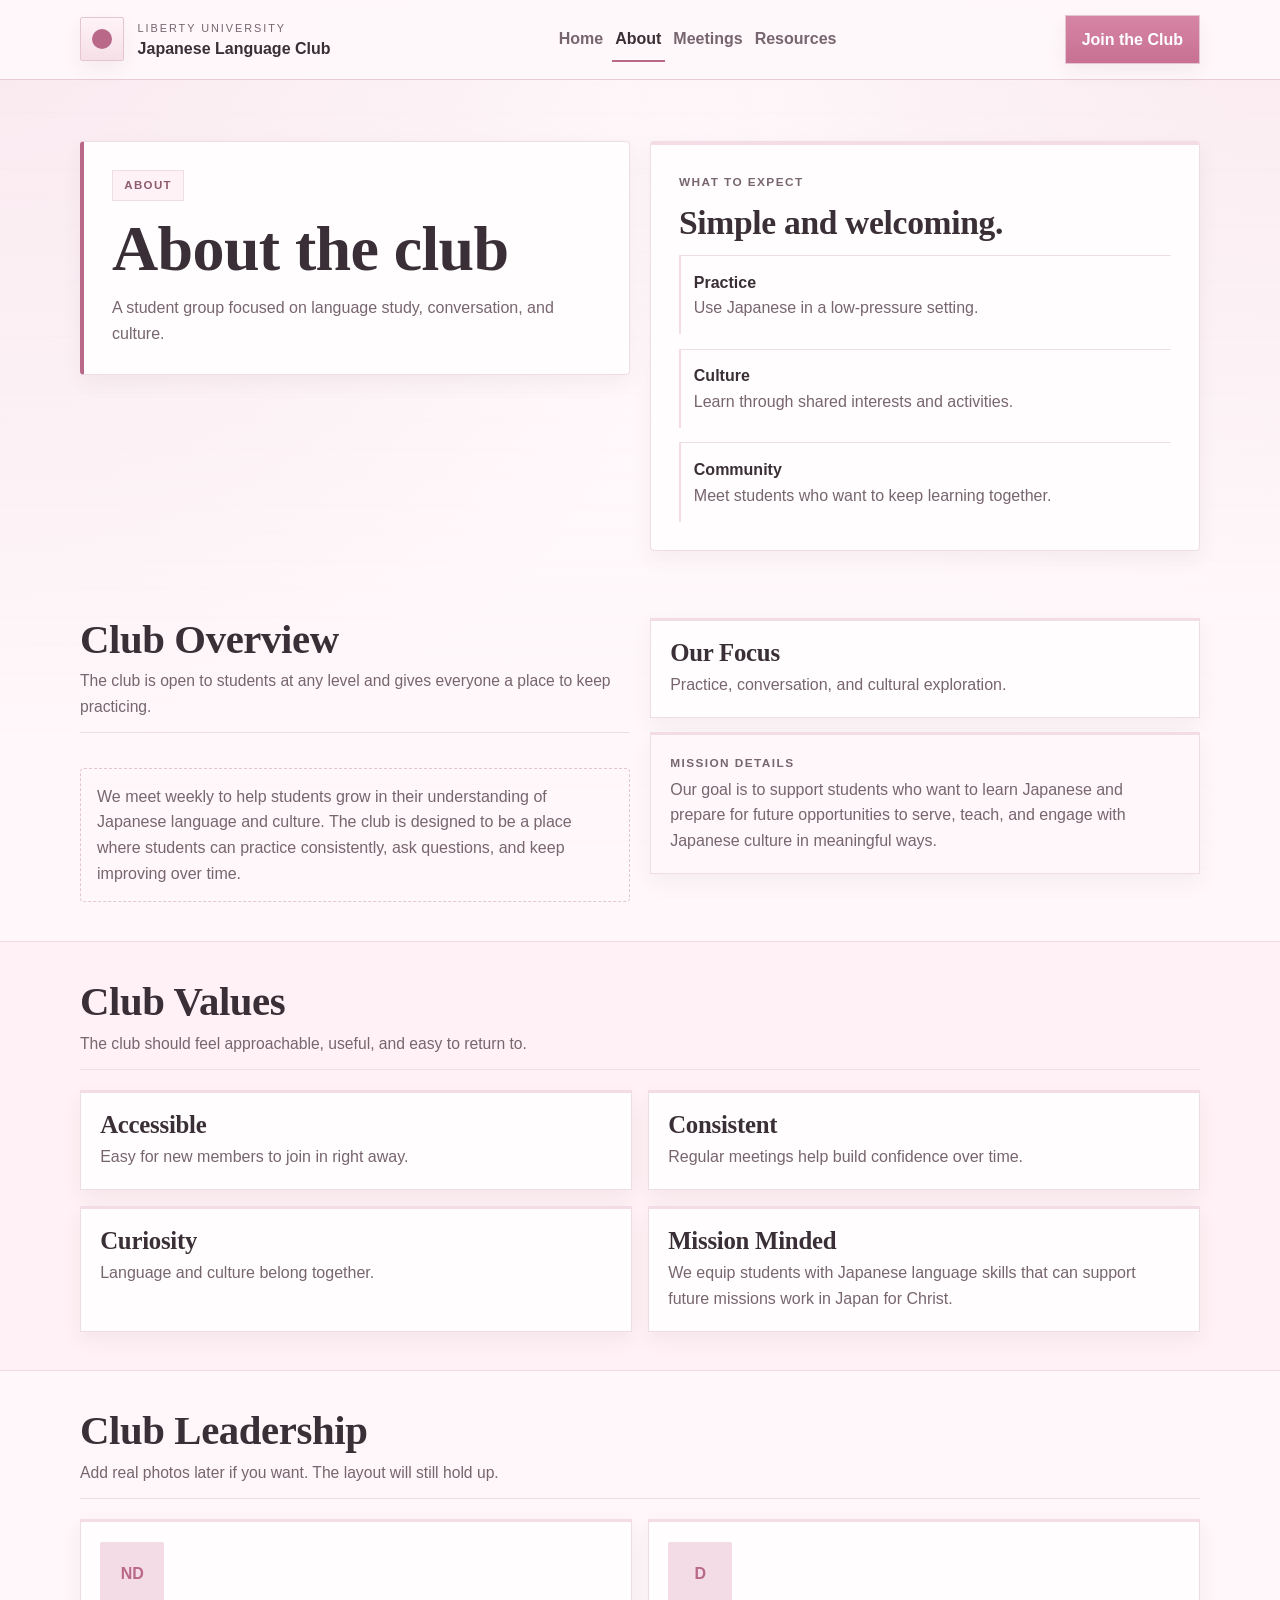
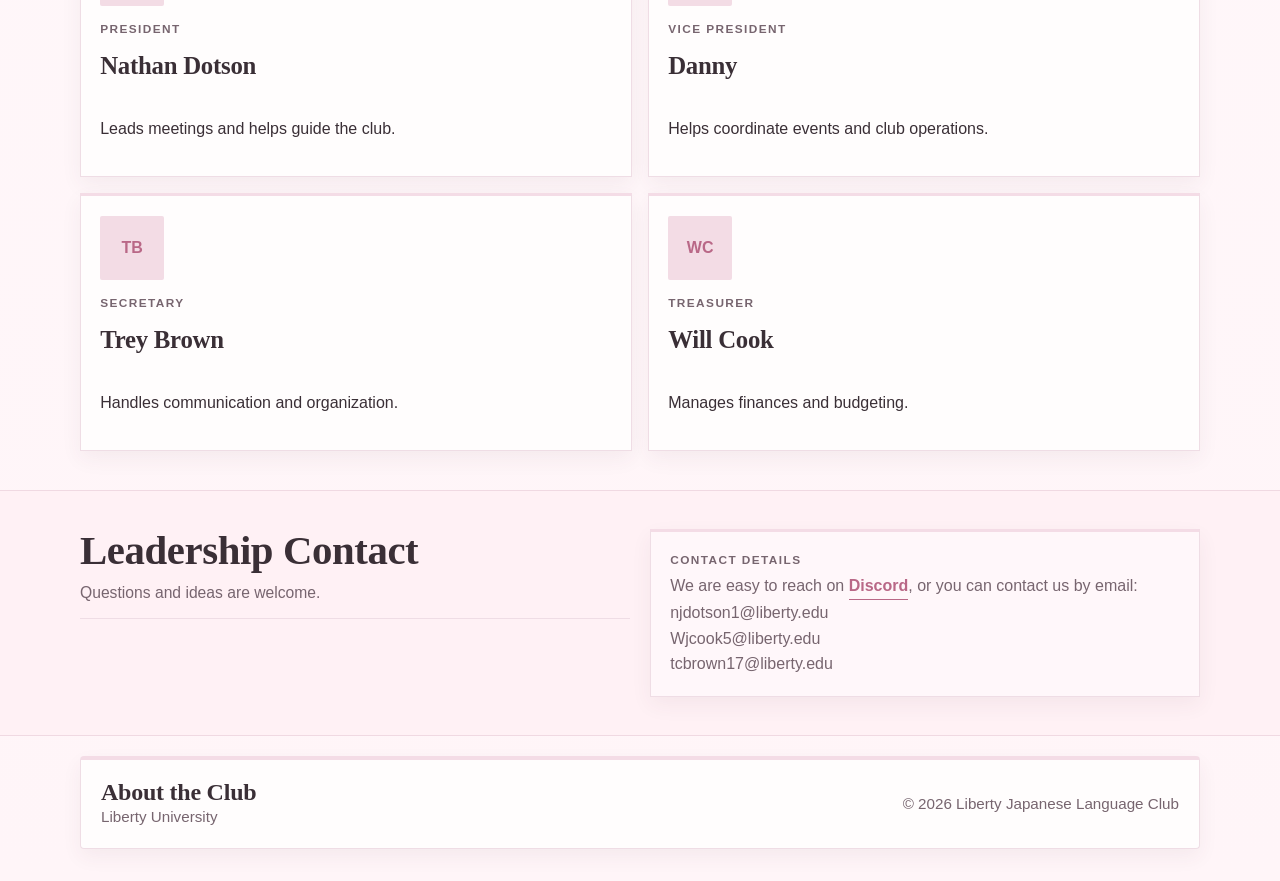
==== about.html @ 2bc6e230 "Update about.html" ====
﻿<!doctype html>
<html lang="en">
  <head>
    <meta charset="UTF-8" />
    <meta name="viewport" content="width=device-width, initial-scale=1" />
    <meta name="theme-color" content="#f6f0e8" />
    <title>About - Japanese Language Club</title>
    <link rel="stylesheet" href="styles.css" />
  </head>
  <body>
    <a class="skip-link" href="#main-content">Skip to content</a>
    <header class="site-header">
      <div class="container header-inner">
        <a class="brand" href="index.html">
          <span class="brand-mark" aria-hidden="true"></span>
          <span class="brand-text">
            <span>Liberty University</span>
            <strong>Japanese Language Club</strong>
          </span>
        </a>
        <nav class="site-nav" aria-label="Primary">
          <a href="index.html">Home</a>
          <a href="about.html" aria-current="page">About</a>
          <a href="meetings.html">Meetings</a>
          <a href="resources.html">Resources</a>
        </nav>
        <a class="nav-cta" href="index.html#join">Join the Club</a>
      </div>
    </header>

    <main id="main-content">
      <section class="hero page-hero">
        <div class="container hero-grid">
          <div class="hero-card">
            <p class="pill">About</p>
            <h1 class="hero-title">About the club</h1>
            <p class="hero-lede">
              A student group focused on language study, conversation, and
              culture.
            </p>
          </div>

          <aside class="spotlight-panel" aria-label="Club atmosphere">
            <div class="spotlight-frame">
              <span class="spotlight-label">What To Expect</span>
              <h2 class="spotlight-title">Simple and welcoming.</h2>
              <div class="spotlight-list">
                <div class="spotlight-item">
                  <strong>Practice</strong>
                  <p>Use Japanese in a low-pressure setting.</p>
                </div>
                <div class="spotlight-item">
                  <strong>Culture</strong>
                  <p>Learn through shared interests and activities.</p>
                </div>
                <div class="spotlight-item">
                  <strong>Community</strong>
                  <p>Meet students who want to keep learning together.</p>
                </div>
              </div>
            </div>
          </aside>
        </div>
      </section>

      <section class="section" id="overview">
        <div class="container split">
          <div class="stack">
            <div class="section-heading">
              <h2 class="section-title">Club Overview</h2>
              <p class="section-subtitle">
                The club is open to students at any level and gives everyone a
                place to keep practicing.
              </p>
            </div>
            <div class="notice">
              We meet weekly to help students grow in their understanding of
              Japanese language and culture. The club is designed to be a place
              where students can practice consistently, ask questions, and keep
              improving over time.
            </div>
          </div>

          <div class="stack">
            <article class="card">
              <h3>Our Focus</h3>
              <p>Practice, conversation, and cultural exploration.</p>
            </article>
            <article class="placeholder-box">
              <strong>Mission Details</strong>
              <p>
                Our goal is to support students who want to learn Japanese and
                prepare for future opportunities to serve, teach, and engage
                with Japanese culture in meaningful ways.
              </p>
            </article>
          </div>
        </div>
      </section>

      <section class="section alt" id="club-values">
        <div class="container">
          <div class="section-heading">
            <h2 class="section-title">Club Values</h2>
            <p class="section-subtitle">
              The club should feel approachable, useful, and easy to return to.
            </p>
          </div>

          <div class="feature-grid">
            <article class="card">
              <h3>Accessible</h3>
              <p>Easy for new members to join in right away.</p>
            </article>
            <article class="card">
              <h3>Consistent</h3>
              <p>Regular meetings help build confidence over time.</p>
            </article>
            <article class="card">
              <h3>Curiosity</h3>
              <p>Language and culture belong together.</p>
            </article>
            <article class="card">
              <h3>Mission Minded</h3>
              <p>
                We equip students with Japanese language skills that can support
                future missions work in Japan for Christ.
              </p>
            </article>
          </div>
        </div>
      </section>

      <section class="section" id="leadership">
        <div class="container">
          <div class="section-heading">
            <h2 class="section-title">Club Leadership</h2>
            <p class="section-subtitle">
              Add real photos later if you want. The layout will still hold up.
            </p>
          </div>

          <div class="people-grid">
            <article class="profile-card">
              <div class="profile-badge" aria-hidden="true">ND</div>
              <div class="profile-meta">
                <span class="profile-role">President</span>
                <h3>Nathan Dotson</h3>
                <p>Leads meetings and helps guide the club.</p>
              </div>
            </article>

            <article class="profile-card">
              <div class="profile-badge" aria-hidden="true">D</div>
              <div class="profile-meta">
                <span class="profile-role">Vice President</span>
                <h3>Danny</h3>
                <p>Helps coordinate events and club operations.</p>
              </div>
            </article>

            <article class="profile-card">
              <div class="profile-badge" aria-hidden="true">TB</div>
              <div class="profile-meta">
                <span class="profile-role">Secretary</span>
                <h3>Trey Brown</h3>
                <p>Handles communication and organization.</p>
              </div>
            </article>

            <article class="profile-card">
              <div class="profile-badge" aria-hidden="true">WC</div>
              <div class="profile-meta">
                <span class="profile-role">Treasurer</span>
                <h3>Will Cook</h3>
                <p>Manages finances and budgeting.</p>
              </div>
            </article>
          </div>
        </div>
      </section>

      <section class="section alt" id="leadership-contact">
        <div class="container split">
          <div class="stack">
            <div class="section-heading">
              <h2 class="section-title">Leadership Contact</h2>
              <p class="section-subtitle">Questions and ideas are welcome.</p>
            </div>
          </div>
          <div class="placeholder-box">
            <strong>Contact Details</strong>
            <p>
              We are easy to reach on
              <a
                class="resource-link"
                href="http://discord.gg/kyBhywKwyK"
                target="_blank"
                rel="noreferrer"
                >Discord</a
              >, or you can contact us by email:
            </p>
            <p>
              <a href="mailto:njdotson1@liberty.edu">njdotson1@liberty.edu</a><br />
              <a href="mailto:Wjcook5@liberty.edu">Wjcook5@liberty.edu</a><br />
              <a href="mailto:tcbrown17@liberty.edu">tcbrown17@liberty.edu</a>
            </p>
          </div>
        </div>
      </section>
    </main>

    <footer class="site-footer">
      <div class="container">
        <div class="footer-card footer-inner">
          <div>
            <p class="footer-mark">About the Club</p>
            <p class="footer-copy">Liberty University</p>
          </div>
          <p class="footer-copy">&copy; 2026 Liberty Japanese Language Club</p>
        </div>
      </div>
    </footer>
  </body>
</html>
---- styles.css ----
:root {
  --bg: #fff8fa;
  --bg-alt: #fff1f5;
  --surface: #fffdfd;
  --surface-soft: #fff7fa;
  --text: #3a2f36;
  --text-soft: #77656f;
  --line: #efdde5;
  --line-strong: #e4c6d3;
  --accent: #b96887;
  --accent-soft: #f4dce6;
  --shadow-sm: 0 8px 20px rgba(90, 54, 72, 0.06);
  --shadow-md: 0 18px 40px rgba(90, 54, 72, 0.08);
  --radius-xl: 14px;
  --radius-lg: 8px;
  --radius-md: 4px;
  --radius-sm: 0;
  --max-width: 1120px;
}

* {
  box-sizing: border-box;
}

html {
  scroll-behavior: smooth;
}

body {
  margin: 0;
  min-height: 100vh;
  background:
    radial-gradient(circle at top right, rgba(231, 184, 202, 0.22), transparent 24%),
    radial-gradient(circle at top left, rgba(244, 220, 230, 0.55), transparent 28%),
    linear-gradient(180deg, #fff9fb 0%, #fff5f8 100%);
  color: var(--text);
  font-family: "Segoe UI", Tahoma, Geneva, Verdana, sans-serif;
  line-height: 1.6;
}

body::before {
  content: "";
  position: fixed;
  inset: 0;
  pointer-events: none;
  opacity: 0.2;
  background-image: linear-gradient(rgba(185, 104, 135, 0.08) 1px, transparent 1px);
  background-size: 100% 28px;
}

img {
  display: block;
  max-width: 100%;
}

a {
  color: inherit;
  text-decoration: none;
}

a,
button {
  transition:
    color 0.18s ease,
    background-color 0.18s ease,
    border-color 0.18s ease,
    box-shadow 0.18s ease,
    transform 0.18s ease;
}

a:hover,
button:hover {
  transform: translateY(-1px);
}

.skip-link {
  position: absolute;
  left: -999px;
  top: 12px;
  z-index: 100;
  padding: 0.7rem 1rem;
  border-radius: var(--radius-sm);
  background: var(--text);
  color: #fff;
}

.skip-link:focus {
  left: 1rem;
}

.container {
  width: min(100% - 2rem, var(--max-width));
  margin: 0 auto;
}

.site-header {
  position: sticky;
  top: 0;
  z-index: 30;
  background: rgba(255, 248, 250, 0.94);
  border-bottom: 1px solid rgba(228, 198, 211, 0.85);
  backdrop-filter: blur(8px);
}

.header-inner {
  display: flex;
  align-items: center;
  justify-content: space-between;
  gap: 1rem 1.5rem;
  padding: 0.95rem 0;
}

.brand {
  display: inline-flex;
  align-items: center;
  gap: 0.85rem;
  min-width: 0;
}

.brand-mark {
  width: 44px;
  height: 44px;
  flex: 0 0 44px;
  border-radius: 2px;
  border: 1px solid var(--line-strong);
  background: linear-gradient(180deg, #fff3f7, #f6dfe8);
  position: relative;
  box-shadow: var(--shadow-sm);
}

.brand-mark::before {
  content: "";
  position: absolute;
  inset: 11px;
  border-radius: 999px;
  background: var(--accent);
}

.brand-text {
  display: flex;
  flex-direction: column;
  gap: 0.1rem;
}

.brand-text span {
  font-size: 0.68rem;
  letter-spacing: 0.18em;
  text-transform: uppercase;
  color: var(--text-soft);
}

.brand-text strong {
  font-size: 1rem;
  line-height: 1.2;
  font-weight: 700;
}

.site-nav {
  display: flex;
  flex-wrap: wrap;
  align-items: center;
  justify-content: center;
  gap: 0.35rem;
}

.site-nav a,
.nav-cta,
.button {
  border-radius: var(--radius-sm);
}

.site-nav a {
  padding: 0.55rem 0.2rem;
  color: var(--text-soft);
  font-weight: 600;
  border-bottom: 2px solid transparent;
}

.site-nav a:hover,
.site-nav a[aria-current="page"] {
  color: var(--text);
  background: transparent;
  border-bottom-color: var(--accent);
}

.nav-cta {
  display: inline-flex;
  align-items: center;
  justify-content: center;
  padding: 0.65rem 1rem;
  border: 1px solid var(--line-strong);
  background: linear-gradient(180deg, #d685a5, #c87192);
  color: #fff;
  font-weight: 600;
  box-shadow: var(--shadow-sm);
}

.nav-cta:hover,
.button:hover {
  box-shadow: var(--shadow-sm);
}

.hero {
  padding: 3.8rem 0 1.8rem;
}

.hero-grid,
.hero-stage,
.split {
  display: grid;
  grid-template-columns: repeat(2, minmax(0, 1fr));
  gap: 1.25rem;
  align-items: start;
}

.hero-card,
.spotlight-panel,
.card,
.info-item,
.cta-panel,
.profile-card,
.timeline-card,
.placeholder-box,
.resource-card,
.stat-band,
.footer-card {
  background: var(--surface);
  border: 1px solid var(--line);
  box-shadow: var(--shadow-sm);
  position: relative;
  z-index: 1;
}

.hero-card,
.spotlight-panel,
.cta-panel,
.footer-card {
  border-radius: var(--radius-md);
}

.card,
.info-item,
.profile-card,
.timeline-card,
.placeholder-box,
.resource-card,
.stat-band {
  border-radius: var(--radius-sm);
}

.hero-card,
.spotlight-panel,
.cta-panel {
  padding: 1.75rem;
}

.hero-card {
  border-left: 4px solid var(--accent);
}

.spotlight-panel,
.cta-panel {
  border-top: 4px solid var(--accent-soft);
}

.page-hero .hero-card {
  max-width: none;
}

.pill {
  display: inline-flex;
  align-items: center;
  margin: 0 0 0.9rem;
  padding: 0.35rem 0.7rem;
  border-radius: var(--radius-sm);
  border: 1px solid var(--line);
  background: #fff2f7;
  color: #8d5c70;
  font-size: 0.72rem;
  font-weight: 700;
  letter-spacing: 0.12em;
  text-transform: uppercase;
}

.hero-title,
.section-title,
.spotlight-title,
.card h3,
.profile-card h3,
.resource-card h3,
.timeline-card h3,
.footer-mark,
.stat-value,
.cta-panel h3 {
  margin: 0;
  font-family: Georgia, "Times New Roman", serif;
  font-weight: 600;
  letter-spacing: -0.01em;
}

.hero-title {
  font-size: clamp(2.4rem, 5.6vw, 4rem);
  line-height: 1.02;
}

.hero-lede,
.section-subtitle,
.card p,
.info-item p,
.resource-card p,
.timeline-card p,
.placeholder-box p,
.notice,
.footer-copy,
.spotlight-frame p,
.cta-panel p,
.stat-band p {
  margin: 0;
  color: var(--text-soft);
}

.hero-lede {
  margin-top: 0.9rem;
  max-width: 42rem;
  font-size: 1rem;
}

.hero-copy,
.stack,
.timeline,
.accent-list,
.spotlight-list,
.profile-meta {
  display: grid;
  gap: 0.9rem;
}

.tag-row,
.hero-actions {
  display: flex;
  flex-wrap: wrap;
  gap: 0.65rem;
}

.tag {
  padding: 0.45rem 0.8rem;
  border: 1px solid var(--line);
  border-radius: var(--radius-sm);
  background: #fff2f7;
  color: var(--text-soft);
  font-size: 0.92rem;
}

.button {
  display: inline-flex;
  align-items: center;
  justify-content: center;
  min-height: 46px;
  padding: 0.75rem 1.15rem;
  border: 1px solid var(--line-strong);
  background: var(--surface);
  color: var(--text);
  font-weight: 600;
  letter-spacing: 0.02em;
}

.button.primary {
  background: linear-gradient(180deg, #f4d9e4, #ecc9d8);
  border-color: #e4c1d0;
}

.button.secondary {
  background: var(--surface);
}

.spotlight-frame {
  display: grid;
  gap: 0.85rem;
}

.resources-hero .hero-grid {
  grid-template-columns: 1fr;
  align-items: start;
}

.resources-hero .hero-card {
  display: grid;
  align-content: start;
  max-width: 760px;
}

.spotlight-label,
.info-item strong,
.stat-label,
.profile-role,
.timeline-step,
.placeholder-box strong {
  font-size: 0.74rem;
  font-weight: 700;
  letter-spacing: 0.12em;
  text-transform: uppercase;
  color: var(--text-soft);
}

.spotlight-title {
  font-size: clamp(1.6rem, 3vw, 2.1rem);
  line-height: 1.08;
}

.spotlight-item {
  padding: 0.85rem 0;
  border-top: 1px solid var(--line);
  padding-left: 0.8rem;
  border-left: 2px solid var(--accent-soft);
}

.section {
  padding: 2.4rem 0;
}

.section.alt {
  background: var(--bg-alt);
  border-top: 1px solid rgba(228, 198, 211, 0.55);
  border-bottom: 1px solid rgba(228, 198, 211, 0.55);
}

.section-heading {
  display: grid;
  gap: 0.45rem;
  margin-bottom: 1.25rem;
  padding-bottom: 0.85rem;
  border-bottom: 1px solid var(--line);
}

.section-title {
  font-size: clamp(1.85rem, 4vw, 2.55rem);
  line-height: 1.06;
}

.section-subtitle {
  max-width: 42rem;
  font-size: 0.98rem;
}

.card-grid,
.feature-grid,
.resource-grid,
.people-grid,
.info-grid,
.stat-grid,
.mini-grid,
.events-list {
  display: grid;
  gap: 1rem;
}

.card-grid {
  grid-template-columns: repeat(4, minmax(0, 1fr));
}

.feature-grid,
.people-grid,
.mini-grid {
  grid-template-columns: repeat(2, minmax(0, 1fr));
}

.resource-grid,
.info-grid,
.stat-grid {
  grid-template-columns: repeat(3, minmax(0, 1fr));
}

.events-layout {
  display: grid;
  grid-template-columns: minmax(0, 0.95fr) minmax(280px, 1.05fr);
  gap: 1rem;
  align-items: start;
}

.events-list {
  grid-template-columns: 1fr;
}

.card,
.info-item,
.profile-card,
.timeline-card,
.placeholder-box,
.resource-card,
.stat-band {
  padding: 1.2rem;
  border-top: 3px solid var(--accent-soft);
}

.card h3,
.profile-card h3,
.resource-card h3,
.timeline-card h3,
.cta-panel h3 {
  font-size: 1.55rem;
  line-height: 1.06;
  margin-bottom: 0.35rem;
}

.accent-item {
  display: grid;
  grid-template-columns: auto 1fr;
  gap: 0.7rem;
  align-items: start;
}

.accent-mark {
  width: 9px;
  height: 9px;
  margin-top: 0.45rem;
  border-radius: 999px;
  background: var(--accent);
}

.notice,
.placeholder-box {
  background: var(--surface-soft);
}

.notice {
  padding: 0.95rem 1rem;
  border: 1px dashed var(--line-strong);
  border-radius: var(--radius-md);
}

.placeholder-box strong {
  display: block;
  margin-bottom: 0.2rem;
}

.profile-card {
  display: grid;
  gap: 0.9rem;
}

.profile-badge {
  display: grid;
  place-items: center;
  width: 64px;
  height: 64px;
  border-radius: 2px;
  background: #f3dce5;
  color: var(--accent);
  font-weight: 700;
}

.timeline-card {
  display: grid;
  grid-template-columns: 96px 1fr;
  gap: 0.9rem;
  align-items: start;
}

.resource-card {
  display: grid;
  gap: 0.75rem;
}

.resource-link {
  display: inline-flex;
  align-items: center;
  width: fit-content;
  color: var(--accent);
  font-weight: 600;
  border-bottom: 1px solid currentColor;
}

.stat-value {
  font-size: 1.35rem;
  line-height: 1.2;
  margin: 0.15rem 0 0.25rem;
}

.site-footer {
  padding: 1.25rem 0 2rem;
}

.footer-card {
  padding: 1.15rem 1.25rem;
  border-top: 4px solid var(--accent-soft);
}

.footer-inner {
  display: flex;
  align-items: center;
  justify-content: space-between;
  gap: 1rem;
}

.footer-mark {
  font-size: 1.5rem;
  line-height: 1.1;
}

.footer-copy {
  font-size: 0.95rem;
}

@media (max-width: 980px) {
  .header-inner {
    flex-wrap: wrap;
    justify-content: center;
  }

  .brand {
    width: 100%;
    justify-content: center;
  }

  .hero-grid,
  .hero-stage,
  .split,
  .card-grid,
  .resource-grid,
  .feature-grid,
  .people-grid,
  .info-grid,
  .stat-grid,
  .events-layout {
    grid-template-columns: repeat(2, minmax(0, 1fr));
  }
}

@media (max-width: 720px) {
  .hero {
    padding: 3rem 0 1.5rem;
  }

  .hero-grid,
  .hero-stage,
  .split,
  .card-grid,
  .resource-grid,
  .feature-grid,
  .people-grid,
  .info-grid,
  .stat-grid,
  .mini-grid,
  .timeline-card,
  .events-layout {
    grid-template-columns: 1fr;
  }

  .hero-card,
  .spotlight-panel,
  .cta-panel {
    padding: 1.35rem;
  }

  .header-inner,
  .site-nav,
  .footer-inner {
    justify-content: flex-start;
  }

  .nav-cta {
    width: 100%;
  }

  .section {
    padding: 2rem 0;
  }
}

@media (prefers-reduced-motion: reduce) {
  html {
    scroll-behavior: auto;
  }

  * {
    transition: none !important;
  }
}
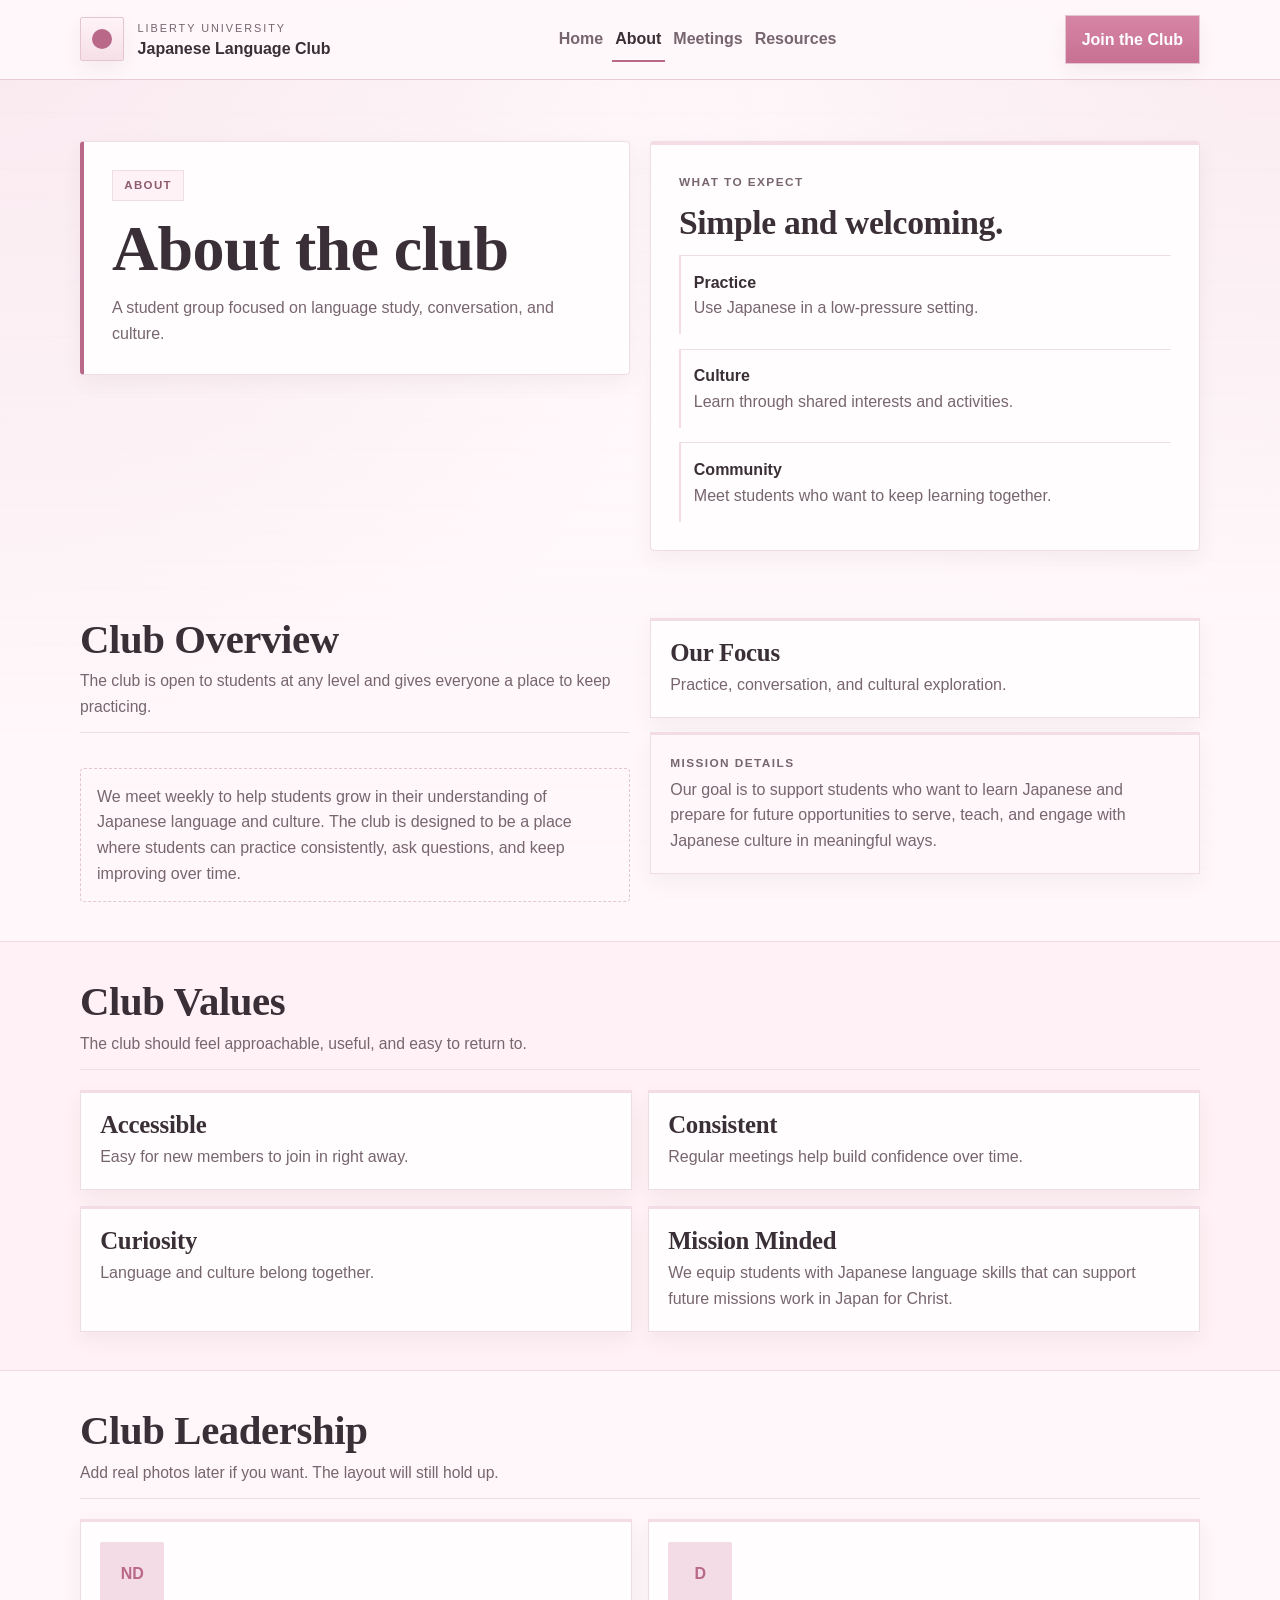
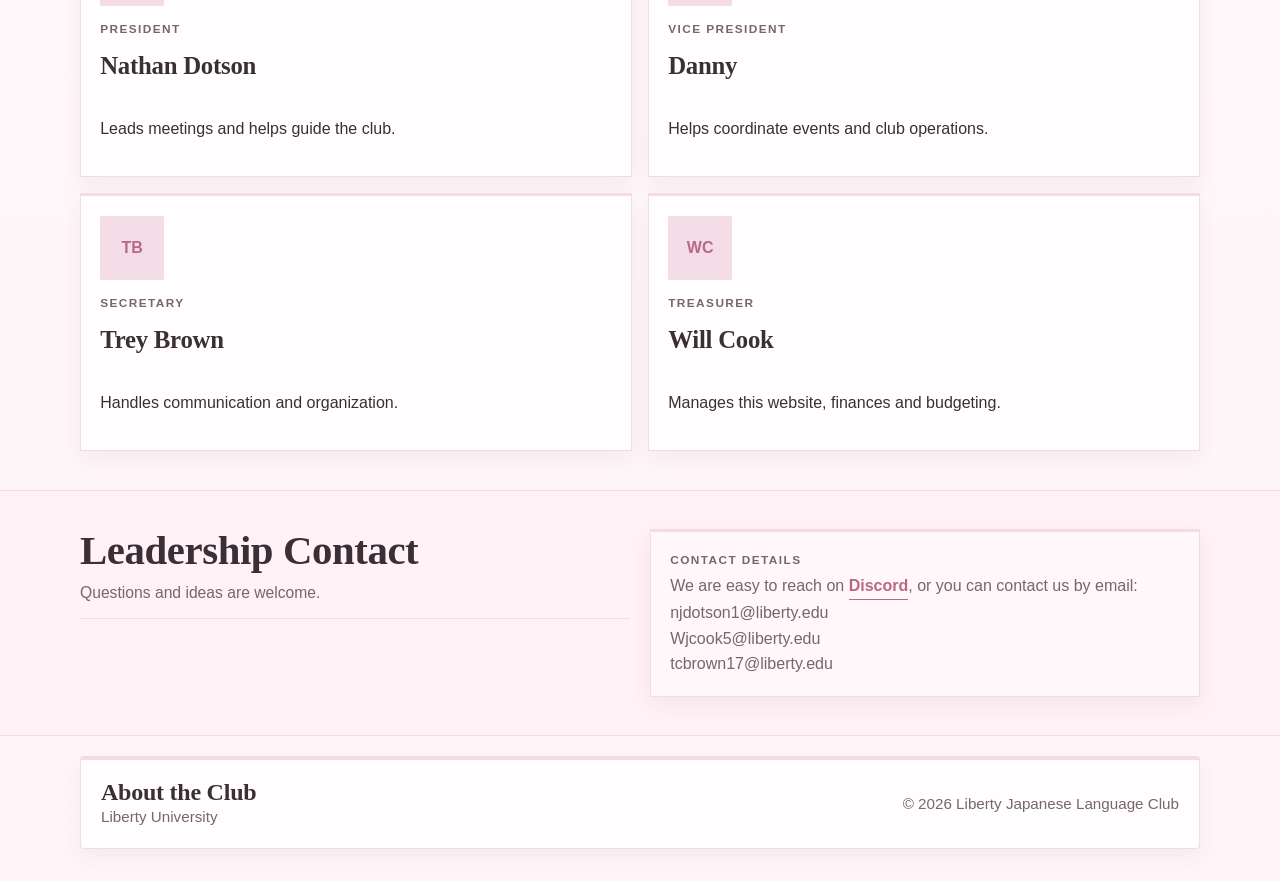
==== commit 018b2d27: "Update about.html" ====
--- a/about.html
+++ b/about.html
@@ -173,7 +173,7 @@
               <div class="profile-meta">
                 <span class="profile-role">Treasurer</span>
                 <h3>Will Cook</h3>
-                <p>Manages finances and budgeting.</p>
+                <p>Manages this website, finances and budgeting.</p>
               </div>
             </article>
           </div>
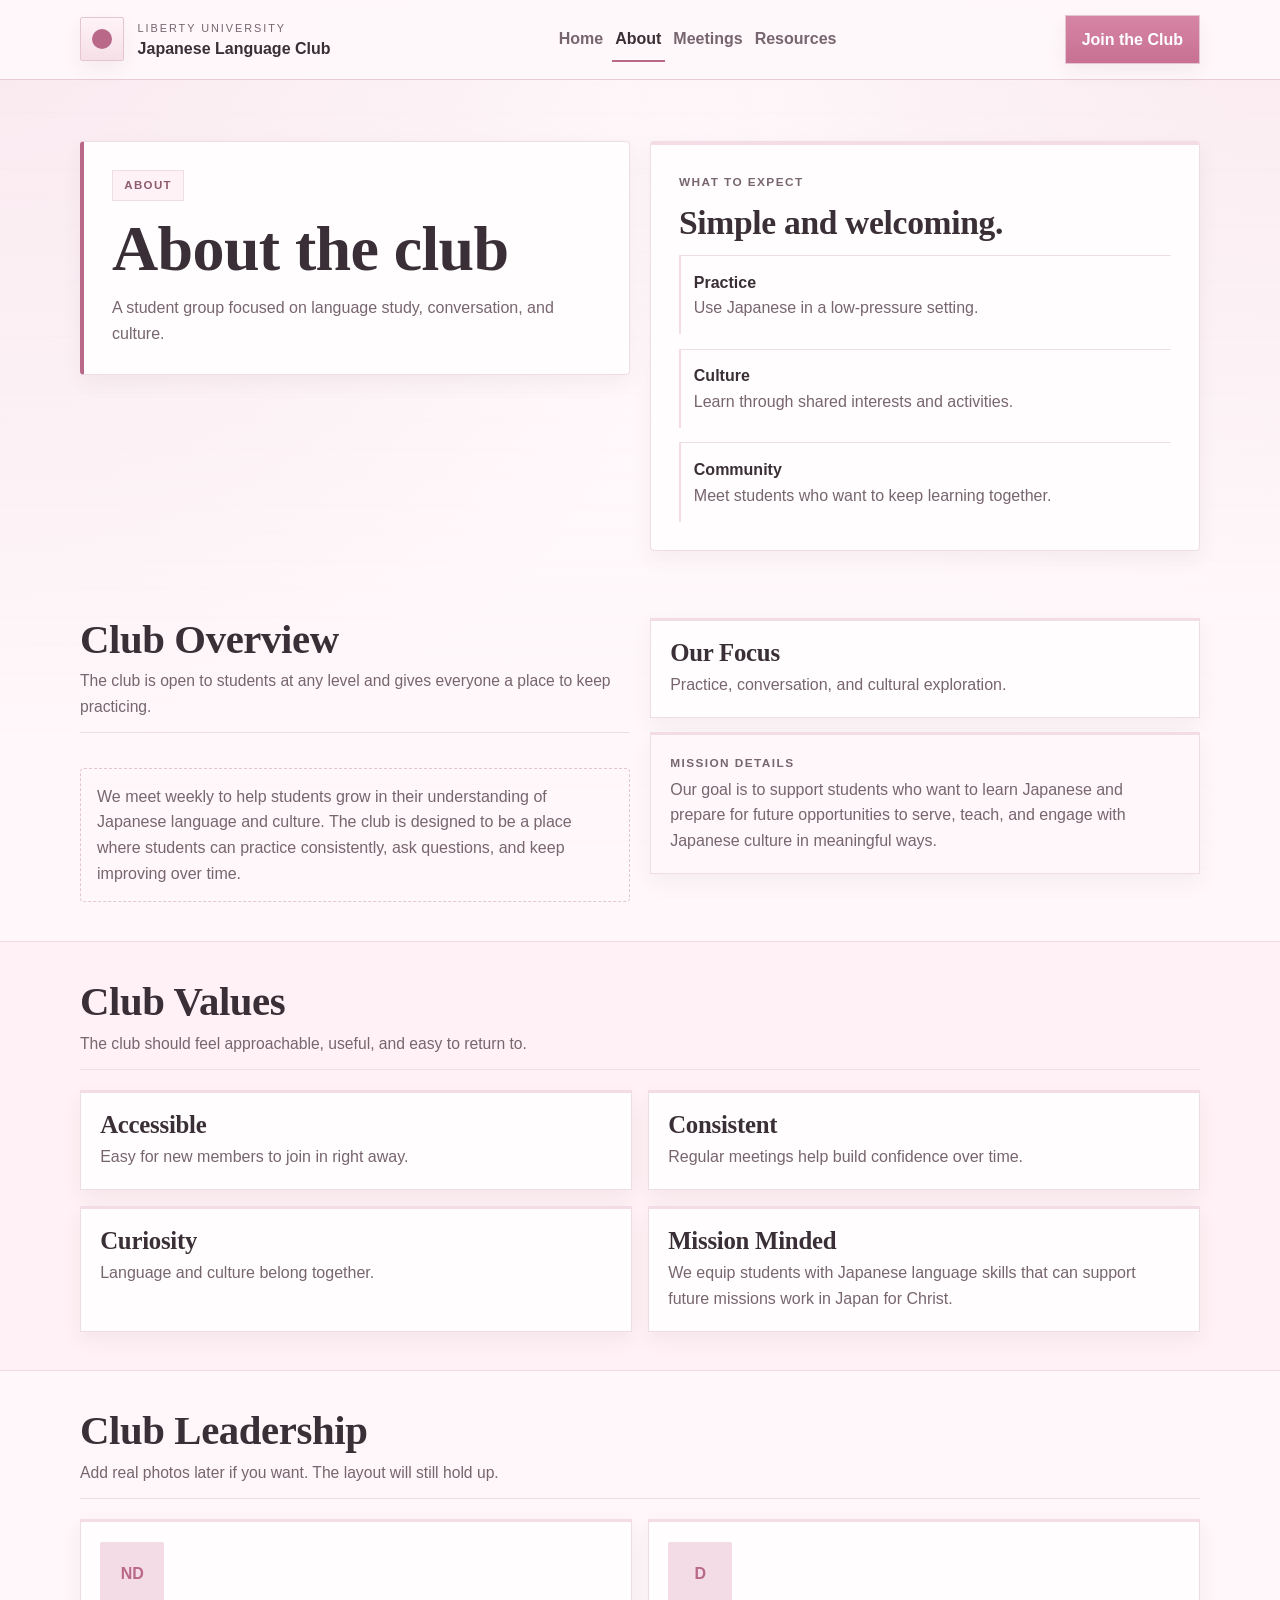
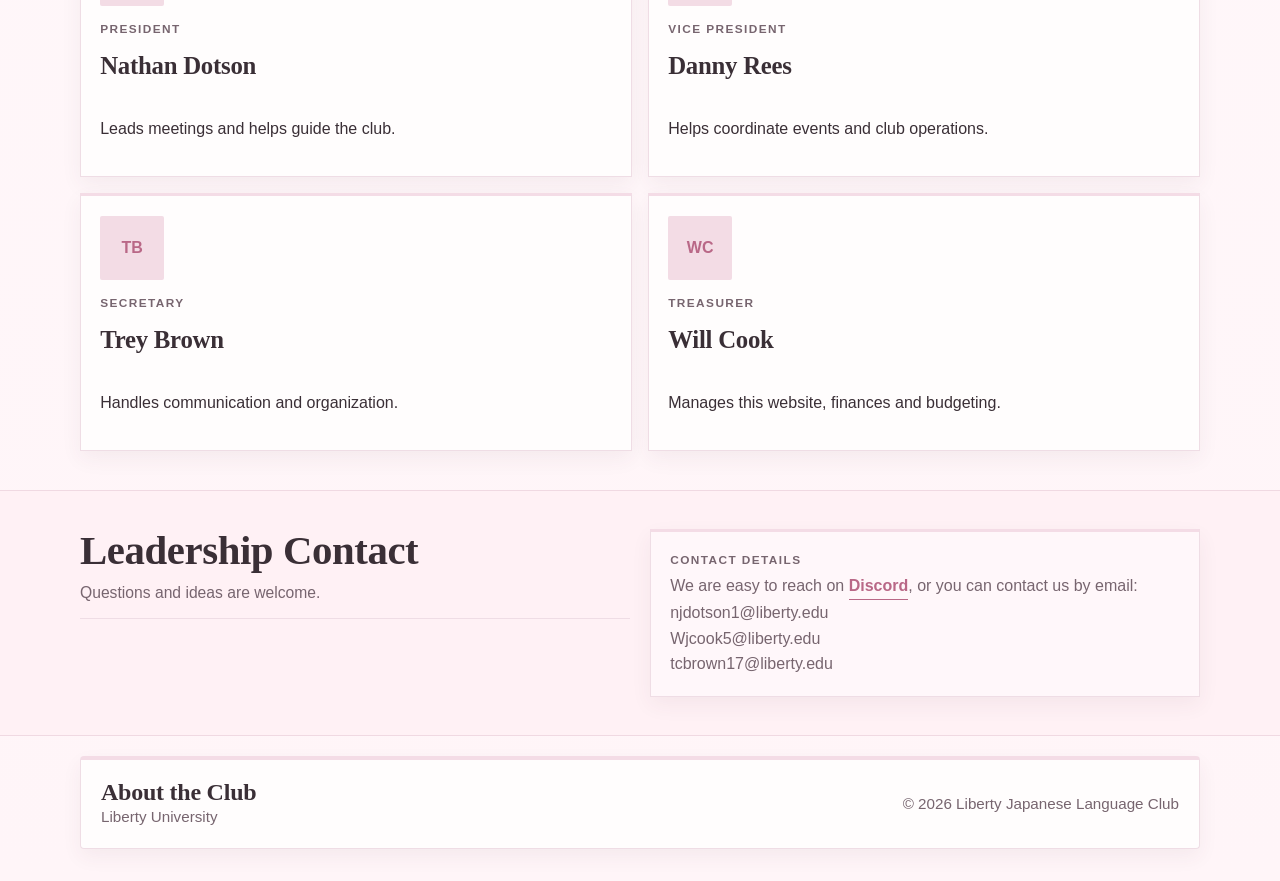
==== commit 0fdffd5d: "Update about.html" ====
--- a/about.html
+++ b/about.html
@@ -154,7 +154,7 @@
               <div class="profile-badge" aria-hidden="true">D</div>
               <div class="profile-meta">
                 <span class="profile-role">Vice President</span>
-                <h3>Danny</h3>
+                <h3>Danny Rees</h3>
                 <p>Helps coordinate events and club operations.</p>
               </div>
             </article>
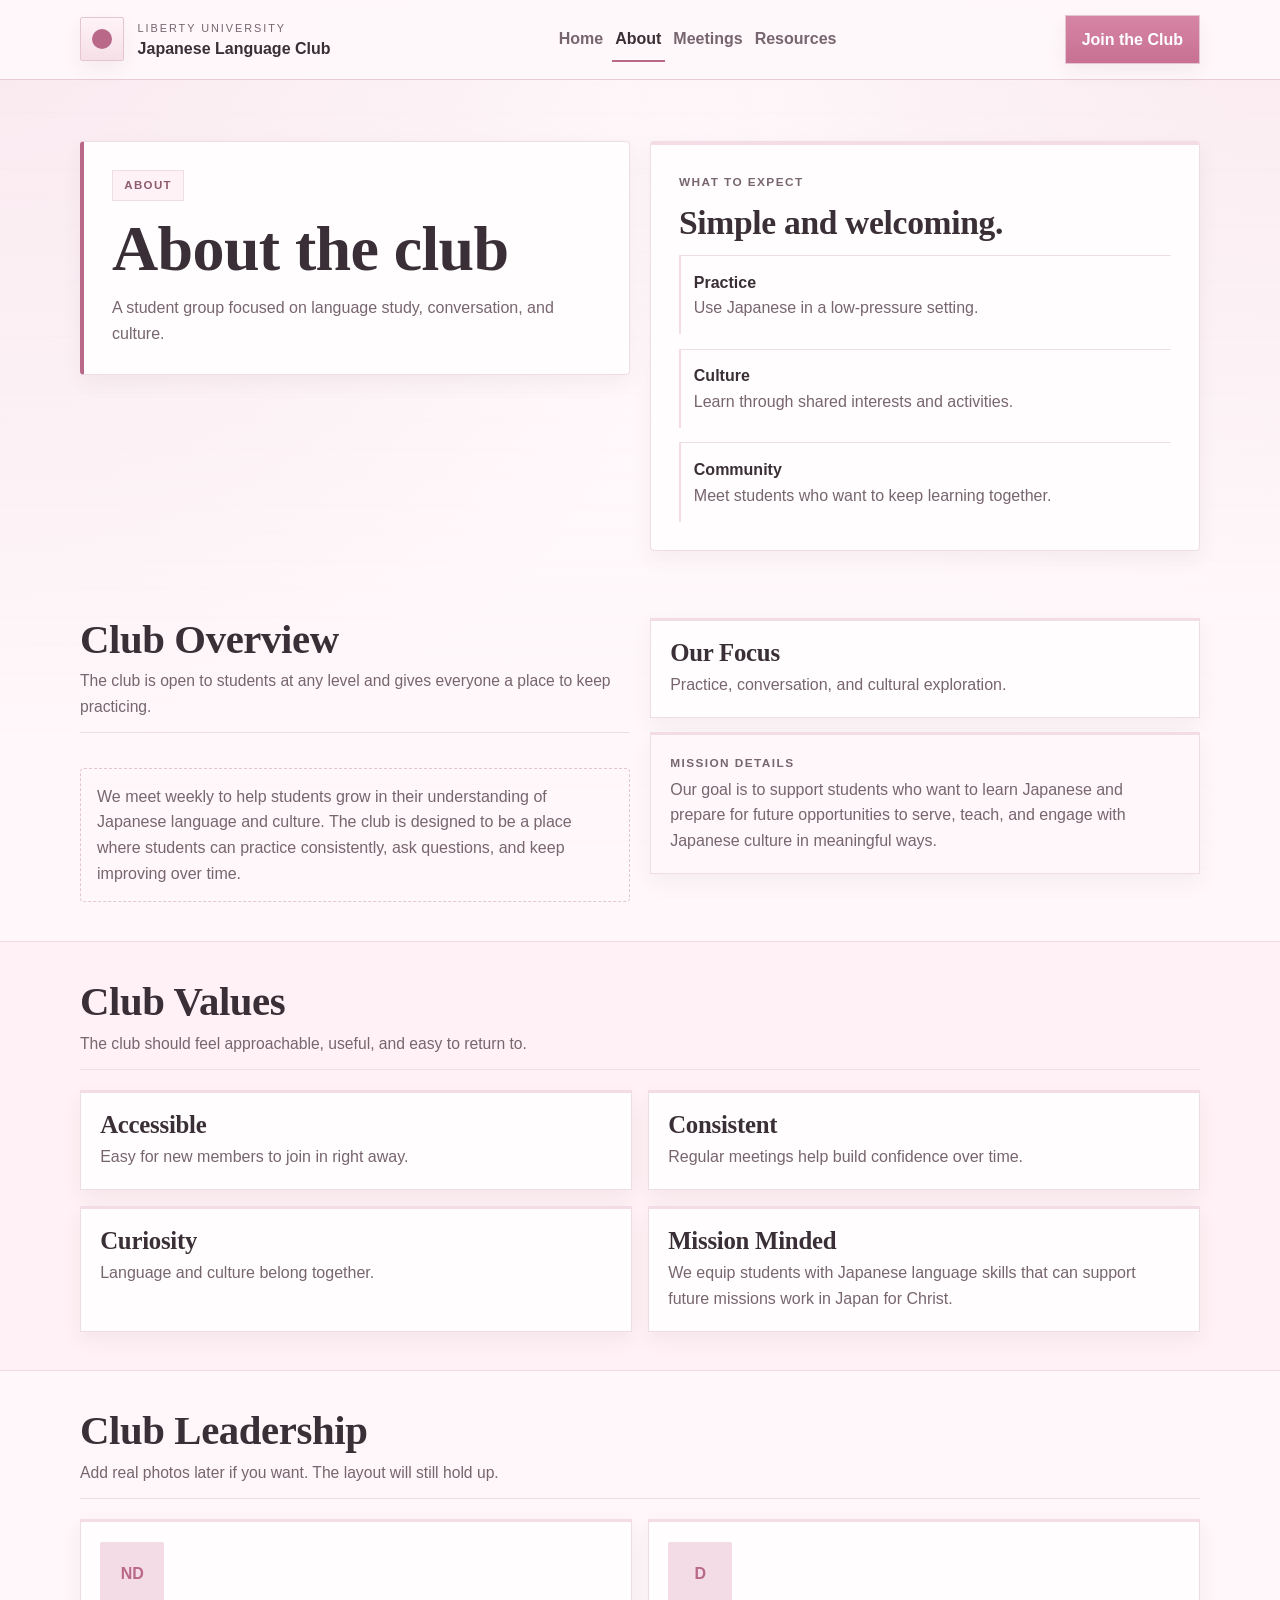
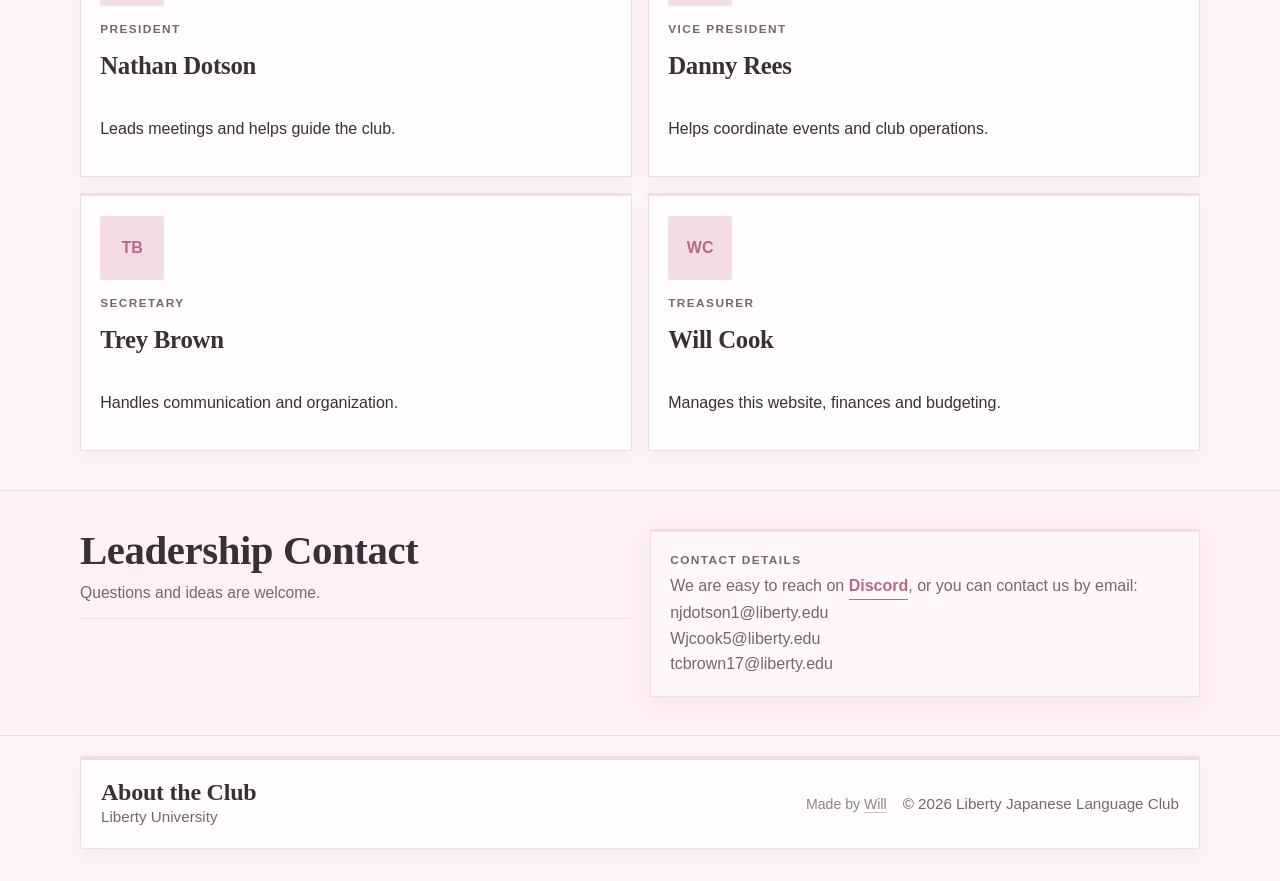
==== commit 91e5e3be: "added a made by will tag" ====
--- a/about.html
+++ b/about.html
@@ -217,7 +217,13 @@
             <p class="footer-mark">About the Club</p>
             <p class="footer-copy">Liberty University</p>
           </div>
-          <p class="footer-copy">&copy; 2026 Liberty Japanese Language Club</p>
+          <div class="footer-meta">
+            <p class="site-credit">
+              Made by
+              <a href="https://willcook.org" target="_blank" rel="noreferrer">Will</a>
+            </p>
+            <p class="footer-copy">&copy; 2026 Liberty Japanese Language Club</p>
+          </div>
         </div>
       </div>
     </footer>
--- a/styles.css
+++ b/styles.css
@@ -601,6 +601,25 @@
   font-size: 0.95rem;
 }
 
+.site-credit {
+  font-size: 0.88rem;
+  color: var(--text-soft);
+  opacity: 0.82;
+  white-space: nowrap;
+}
+
+.site-credit a {
+  color: inherit;
+  border-bottom: 1px solid rgba(119, 101, 111, 0.45);
+}
+
+.footer-meta {
+  display: flex;
+  align-items: center;
+  gap: 1rem;
+  flex-wrap: wrap;
+}
+
 @media (max-width: 980px) {
   .header-inner {
     flex-wrap: wrap;
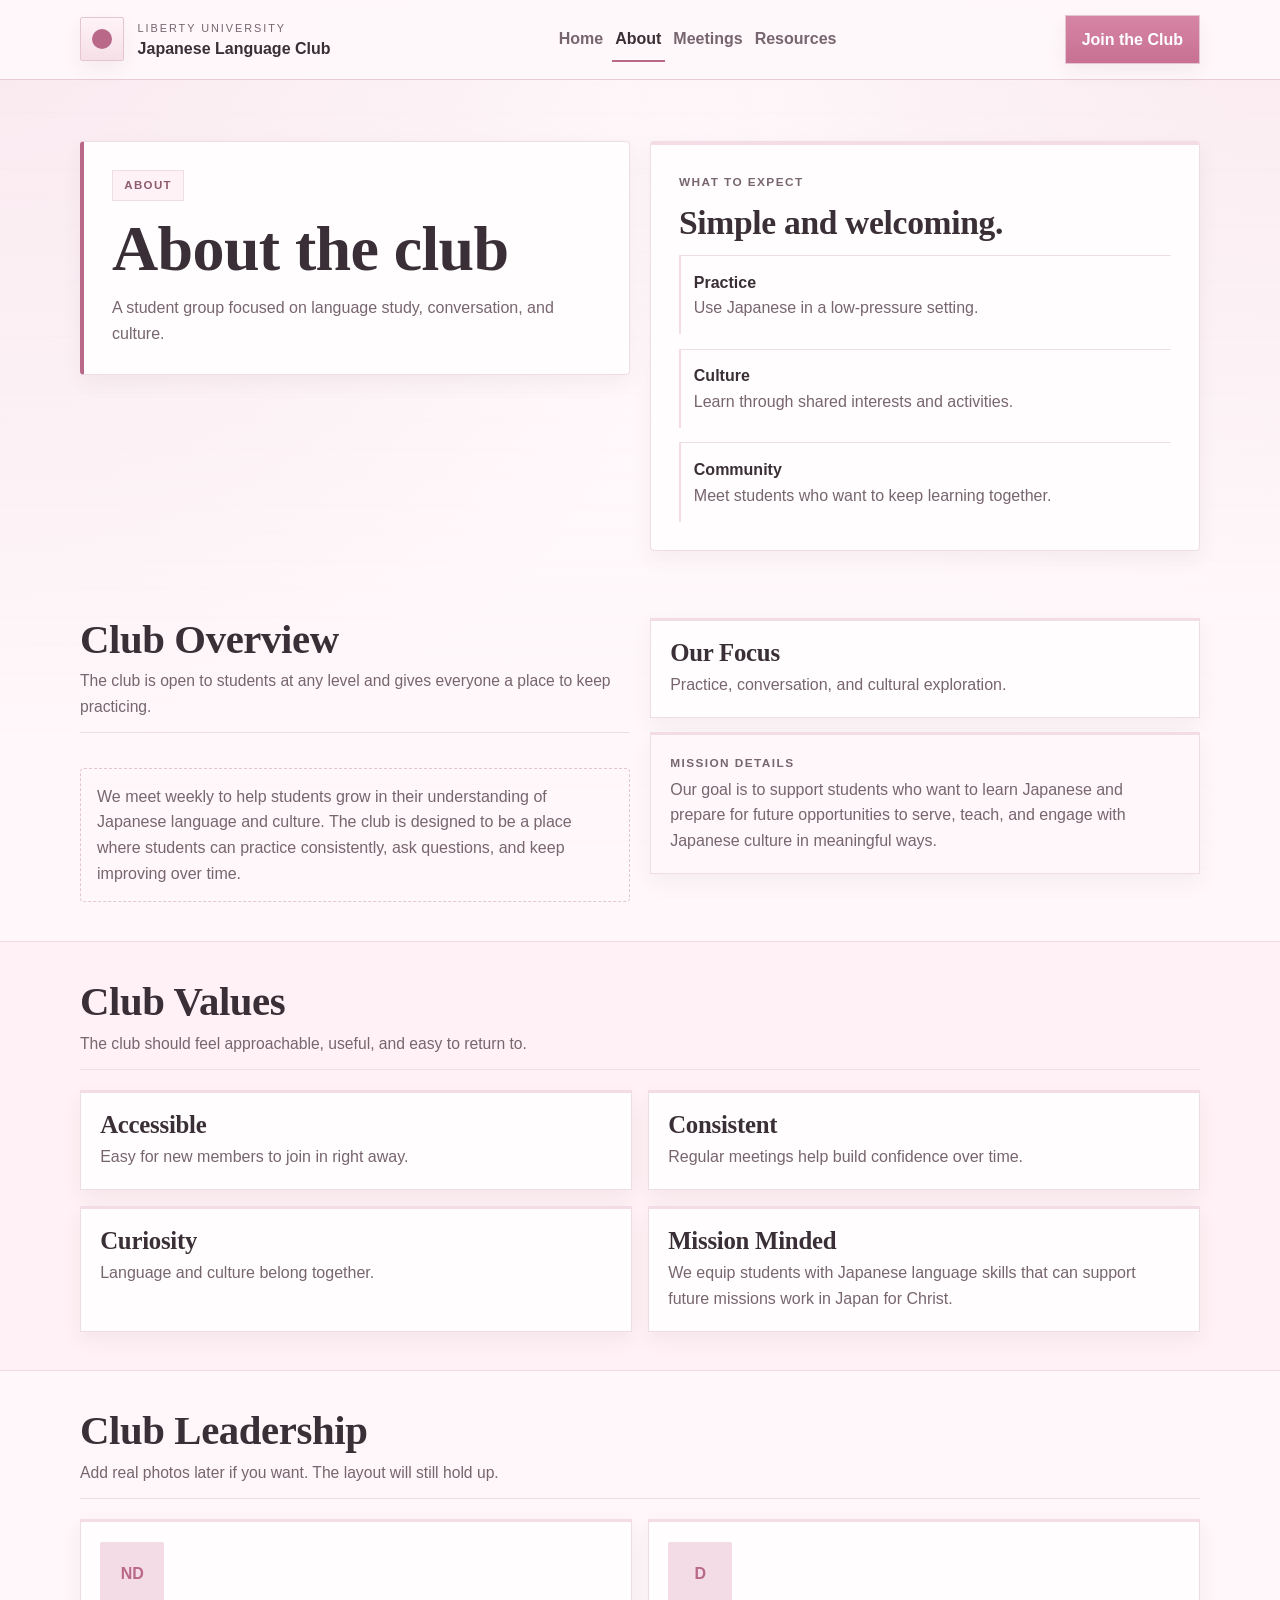
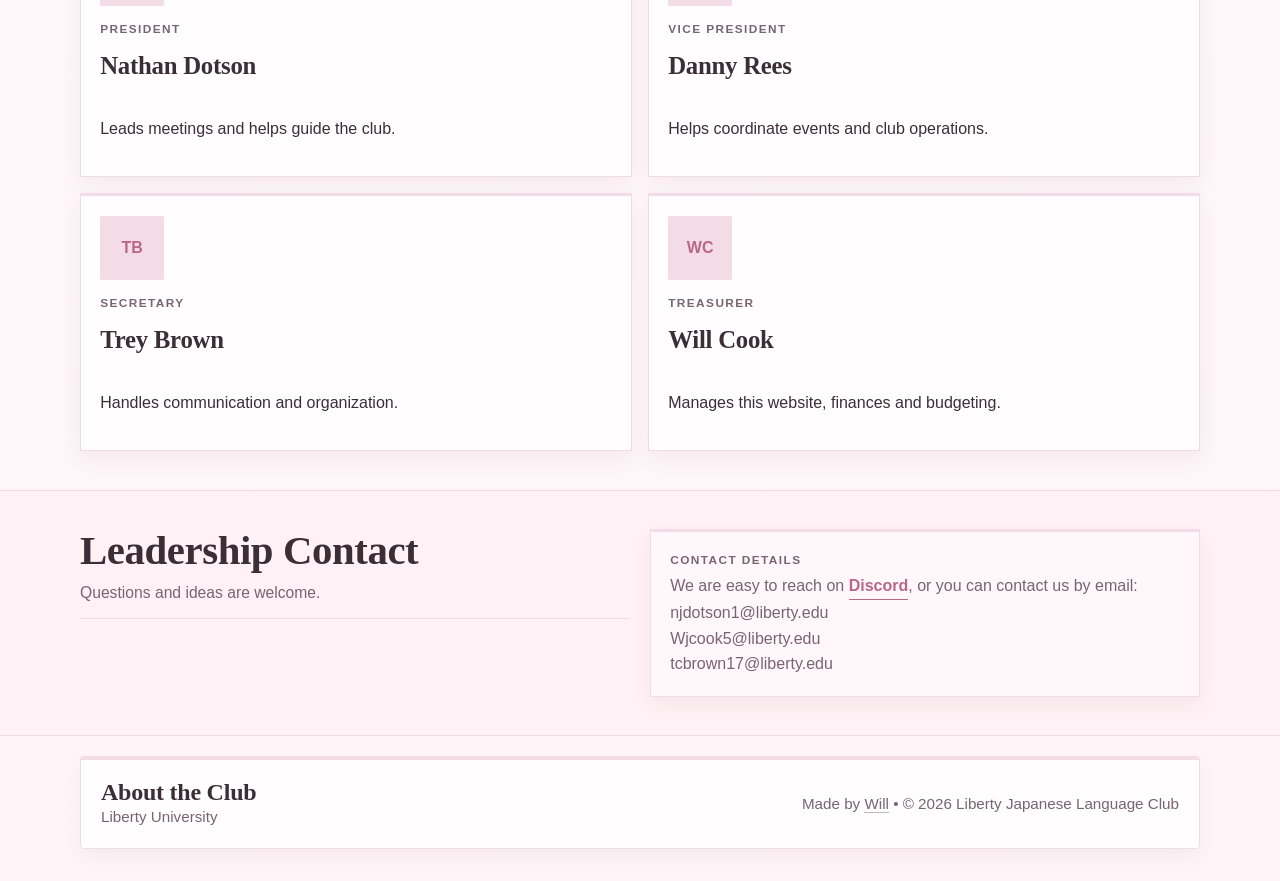
==== commit b9c2b7e6: "fix" ====
--- a/about.html
+++ b/about.html
@@ -217,13 +217,11 @@
             <p class="footer-mark">About the Club</p>
             <p class="footer-copy">Liberty University</p>
           </div>
-          <div class="footer-meta">
-            <p class="site-credit">
-              Made by
-              <a href="https://willcook.org" target="_blank" rel="noreferrer">Will</a>
-            </p>
-            <p class="footer-copy">&copy; 2026 Liberty Japanese Language Club</p>
-          </div>
+          <p class="footer-copy footer-copy-meta">
+            Made by
+            <a href="https://willcook.org" target="_blank" rel="noreferrer">Will</a>
+            • &copy; 2026 Liberty Japanese Language Club
+          </p>
         </div>
       </div>
     </footer>
--- a/styles.css
+++ b/styles.css
@@ -601,23 +601,13 @@
   font-size: 0.95rem;
 }
 
-.site-credit {
-  font-size: 0.88rem;
-  color: var(--text-soft);
-  opacity: 0.82;
+.footer-copy-meta {
   white-space: nowrap;
 }
 
-.site-credit a {
+.footer-copy-meta a {
   color: inherit;
   border-bottom: 1px solid rgba(119, 101, 111, 0.45);
-}
-
-.footer-meta {
-  display: flex;
-  align-items: center;
-  gap: 1rem;
-  flex-wrap: wrap;
 }
 
 @media (max-width: 980px) {
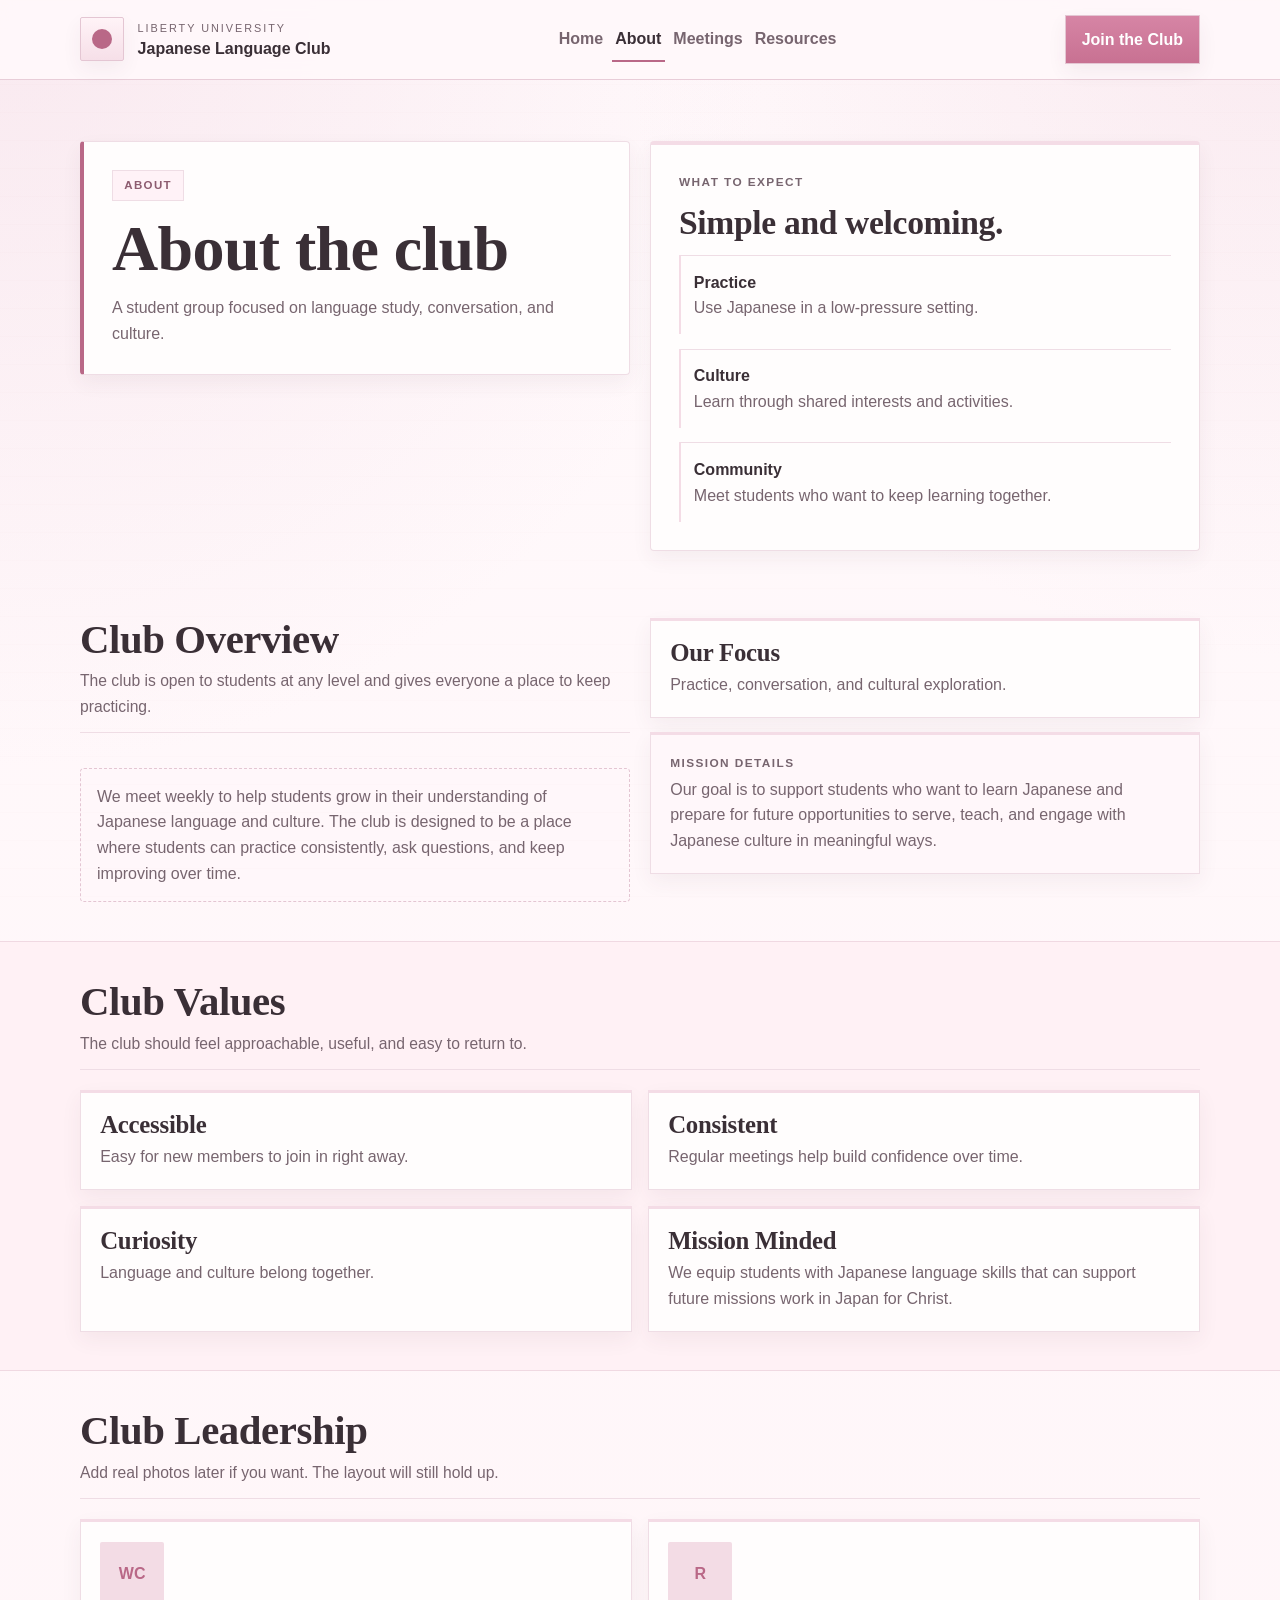
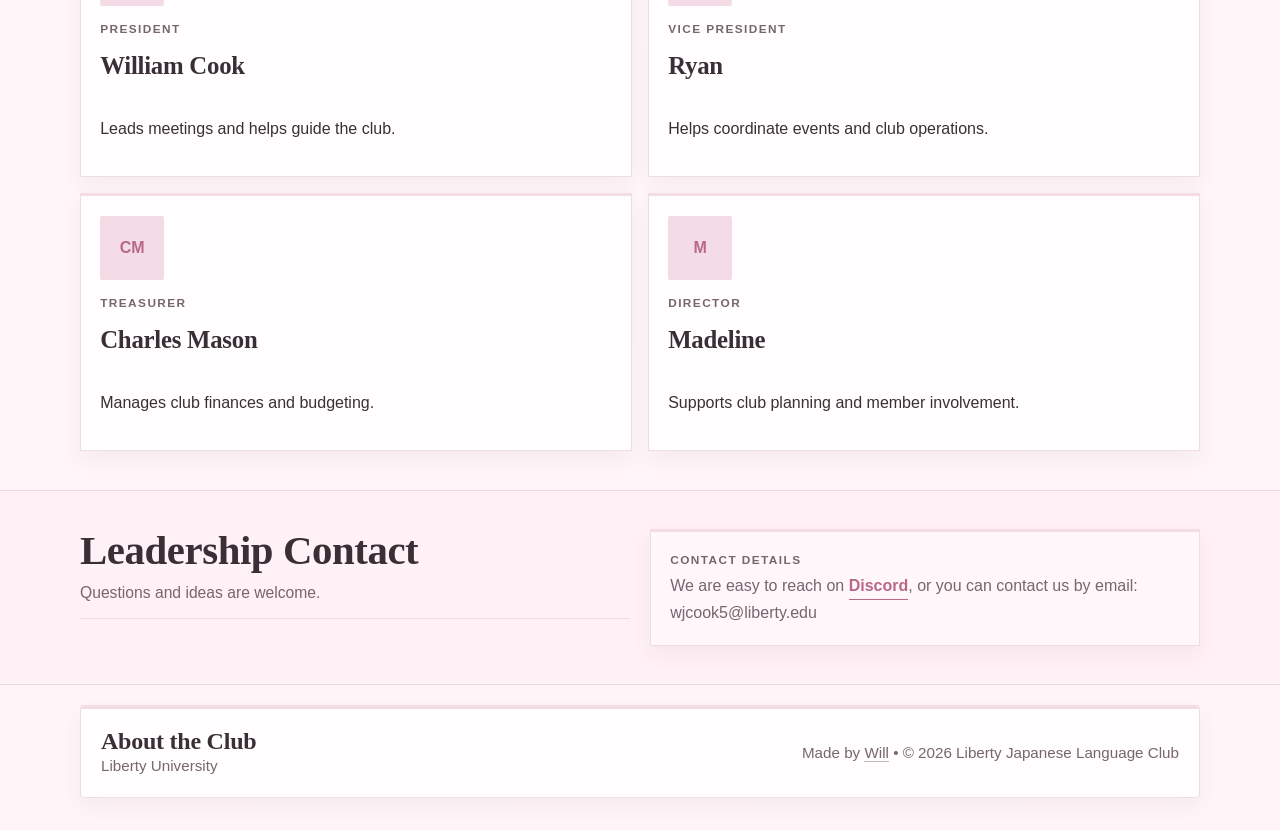
==== commit 3fcc2e8b: "Update about.html" ====
--- a/about.html
+++ b/about.html
@@ -142,38 +142,38 @@
 
           <div class="people-grid">
             <article class="profile-card">
-              <div class="profile-badge" aria-hidden="true">ND</div>
+              <div class="profile-badge" aria-hidden="true">WC</div>
               <div class="profile-meta">
                 <span class="profile-role">President</span>
-                <h3>Nathan Dotson</h3>
+                <h3>William Cook</h3>
                 <p>Leads meetings and helps guide the club.</p>
               </div>
             </article>
 
             <article class="profile-card">
-              <div class="profile-badge" aria-hidden="true">D</div>
+              <div class="profile-badge" aria-hidden="true">R</div>
               <div class="profile-meta">
                 <span class="profile-role">Vice President</span>
-                <h3>Danny Rees</h3>
+                <h3>Ryan</h3>
                 <p>Helps coordinate events and club operations.</p>
               </div>
             </article>
 
             <article class="profile-card">
-              <div class="profile-badge" aria-hidden="true">TB</div>
-              <div class="profile-meta">
-                <span class="profile-role">Secretary</span>
-                <h3>Trey Brown</h3>
-                <p>Handles communication and organization.</p>
-              </div>
-            </article>
-
-            <article class="profile-card">
-              <div class="profile-badge" aria-hidden="true">WC</div>
+              <div class="profile-badge" aria-hidden="true">CM</div>
               <div class="profile-meta">
                 <span class="profile-role">Treasurer</span>
-                <h3>Will Cook</h3>
-                <p>Manages this website, finances and budgeting.</p>
+                <h3>Charles Mason</h3>
+                <p>Manages club finances and budgeting.</p>
+              </div>
+            </article>
+
+            <article class="profile-card">
+              <div class="profile-badge" aria-hidden="true">M</div>
+              <div class="profile-meta">
+                <span class="profile-role">Director</span>
+                <h3>Madeline</h3>
+                <p>Supports club planning and member involvement.</p>
               </div>
             </article>
           </div>
@@ -201,9 +201,7 @@
               >, or you can contact us by email:
             </p>
             <p>
-              <a href="mailto:njdotson1@liberty.edu">njdotson1@liberty.edu</a><br />
-              <a href="mailto:Wjcook5@liberty.edu">Wjcook5@liberty.edu</a><br />
-              <a href="mailto:tcbrown17@liberty.edu">tcbrown17@liberty.edu</a>
+              <a href="mailto:wjcook5@liberty.edu">wjcook5@liberty.edu</a>
             </p>
           </div>
         </div>
@@ -219,7 +217,9 @@
           </div>
           <p class="footer-copy footer-copy-meta">
             Made by
-            <a href="https://willcook.org" target="_blank" rel="noreferrer">Will</a>
+            <a href="https://willcook.org" target="_blank" rel="noreferrer"
+              >Will</a
+            >
             • &copy; 2026 Liberty Japanese Language Club
           </p>
         </div>
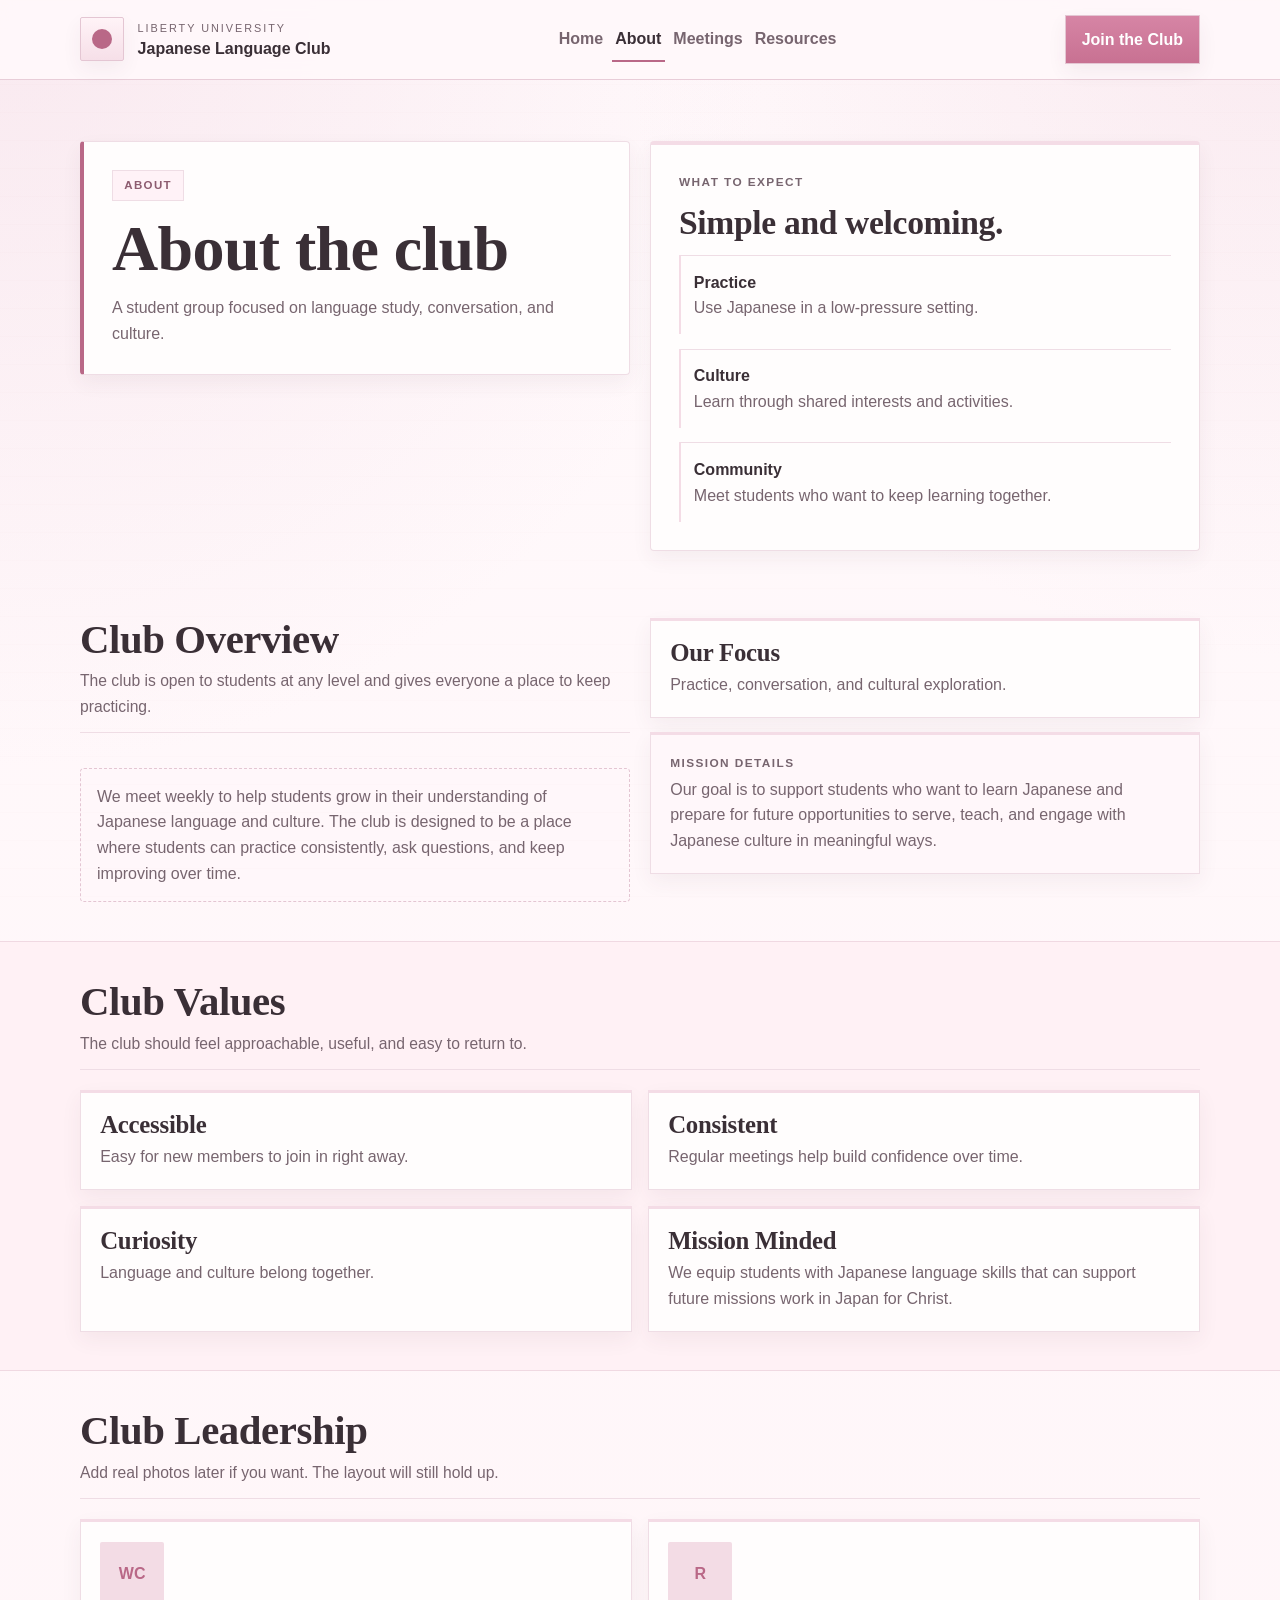
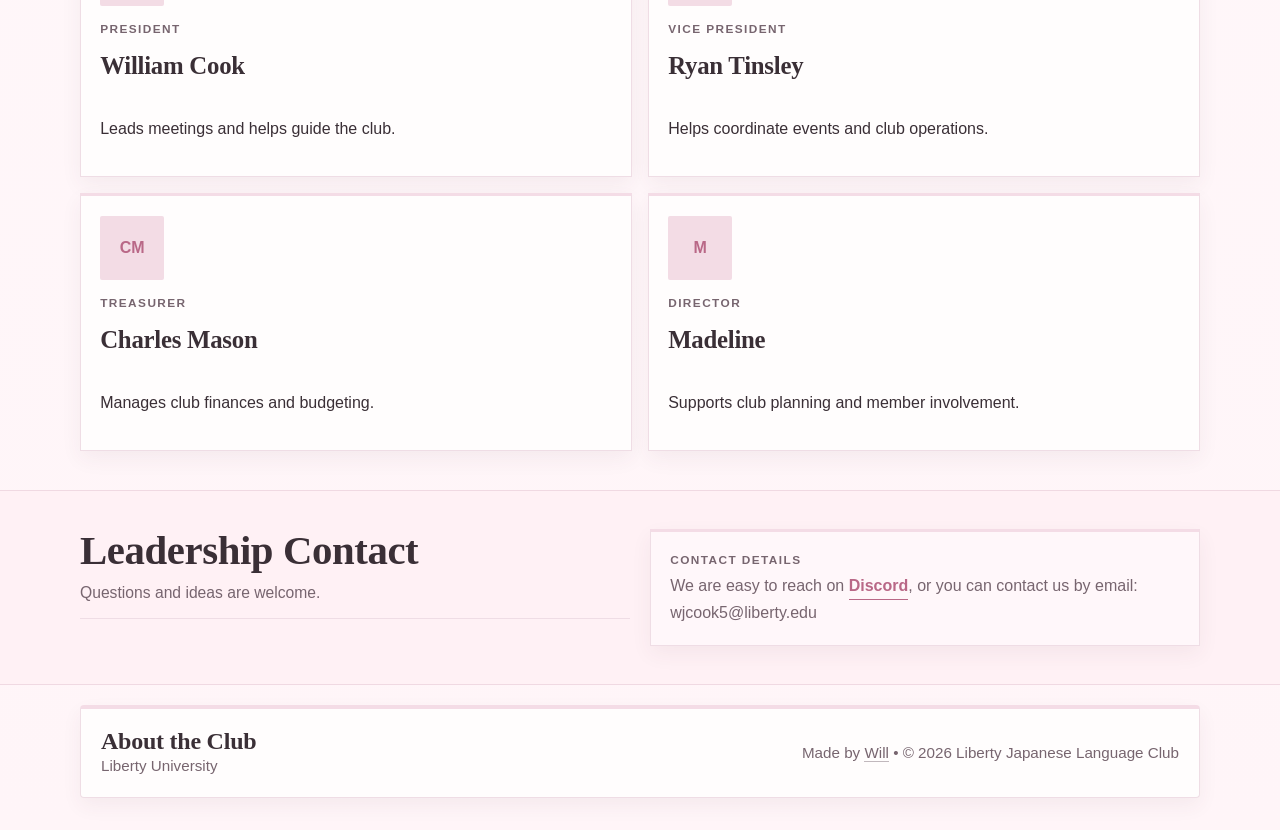
==== commit 1085762a: "Update about.html" ====
--- a/about.html
+++ b/about.html
@@ -154,7 +154,7 @@
               <div class="profile-badge" aria-hidden="true">R</div>
               <div class="profile-meta">
                 <span class="profile-role">Vice President</span>
-                <h3>Ryan</h3>
+                <h3>Ryan Tinsley</h3>
                 <p>Helps coordinate events and club operations.</p>
               </div>
             </article>
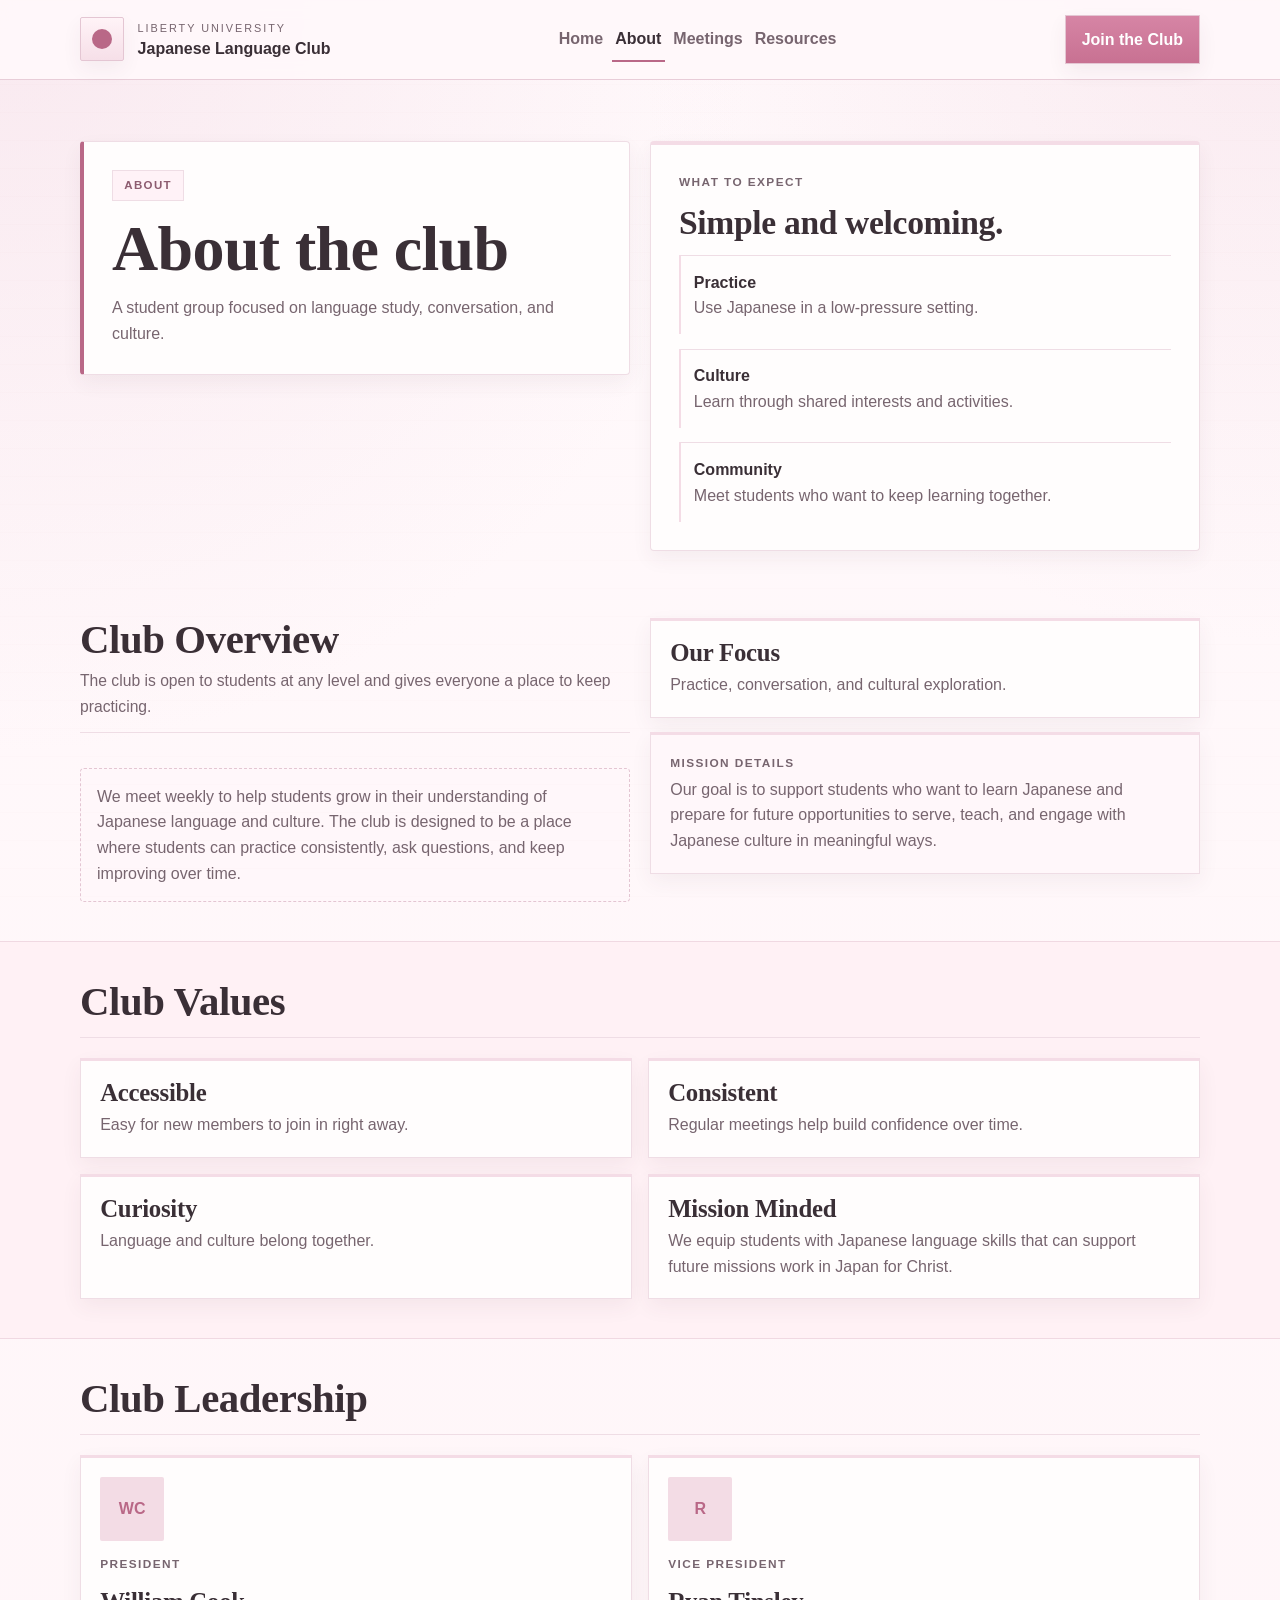
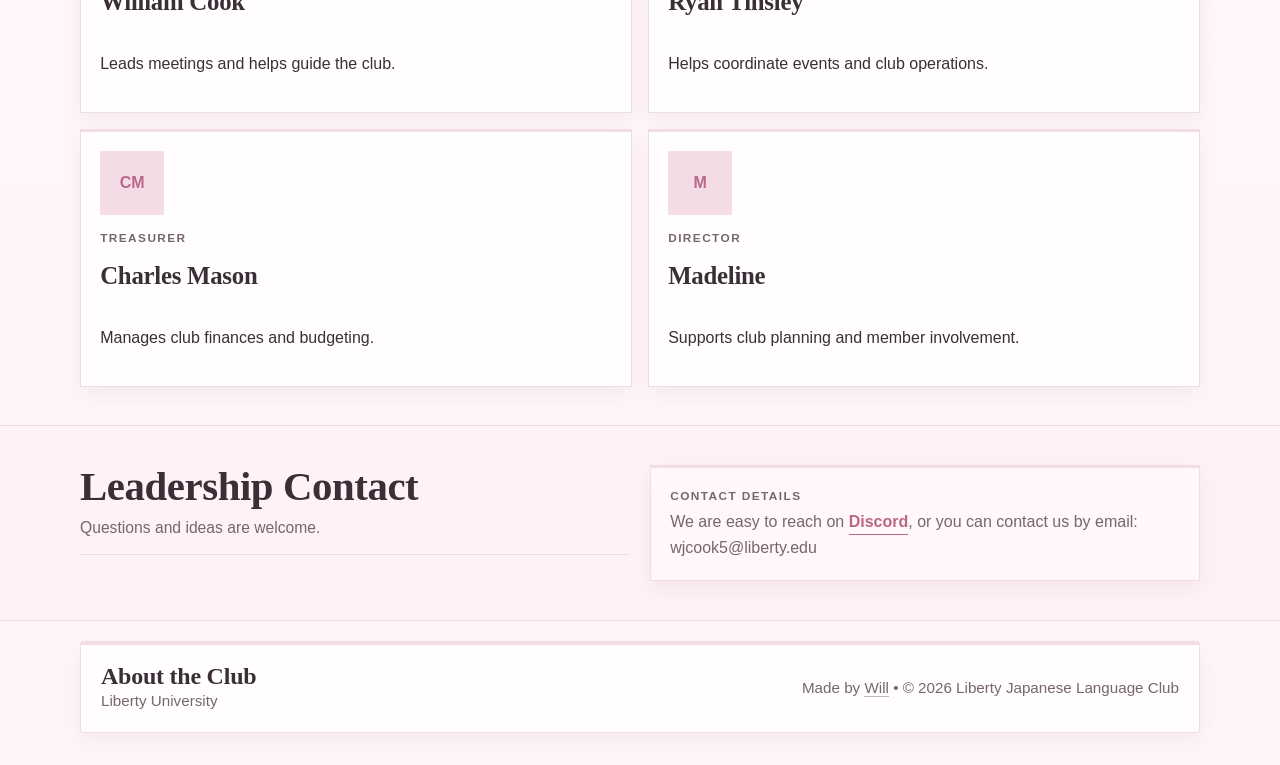
==== commit 2cd4238d: "Update about.html" ====
--- a/about.html
+++ b/about.html
@@ -102,9 +102,9 @@
         <div class="container">
           <div class="section-heading">
             <h2 class="section-title">Club Values</h2>
-            <p class="section-subtitle">
+            <!-- <p class="section-subtitle">
               The club should feel approachable, useful, and easy to return to.
-            </p>
+            </p> -->
           </div>
 
           <div class="feature-grid">
@@ -135,9 +135,9 @@
         <div class="container">
           <div class="section-heading">
             <h2 class="section-title">Club Leadership</h2>
-            <p class="section-subtitle">
+            <!-- <p class="section-subtitle">
               Add real photos later if you want. The layout will still hold up.
-            </p>
+            </p> -->
           </div>
 
           <div class="people-grid">
